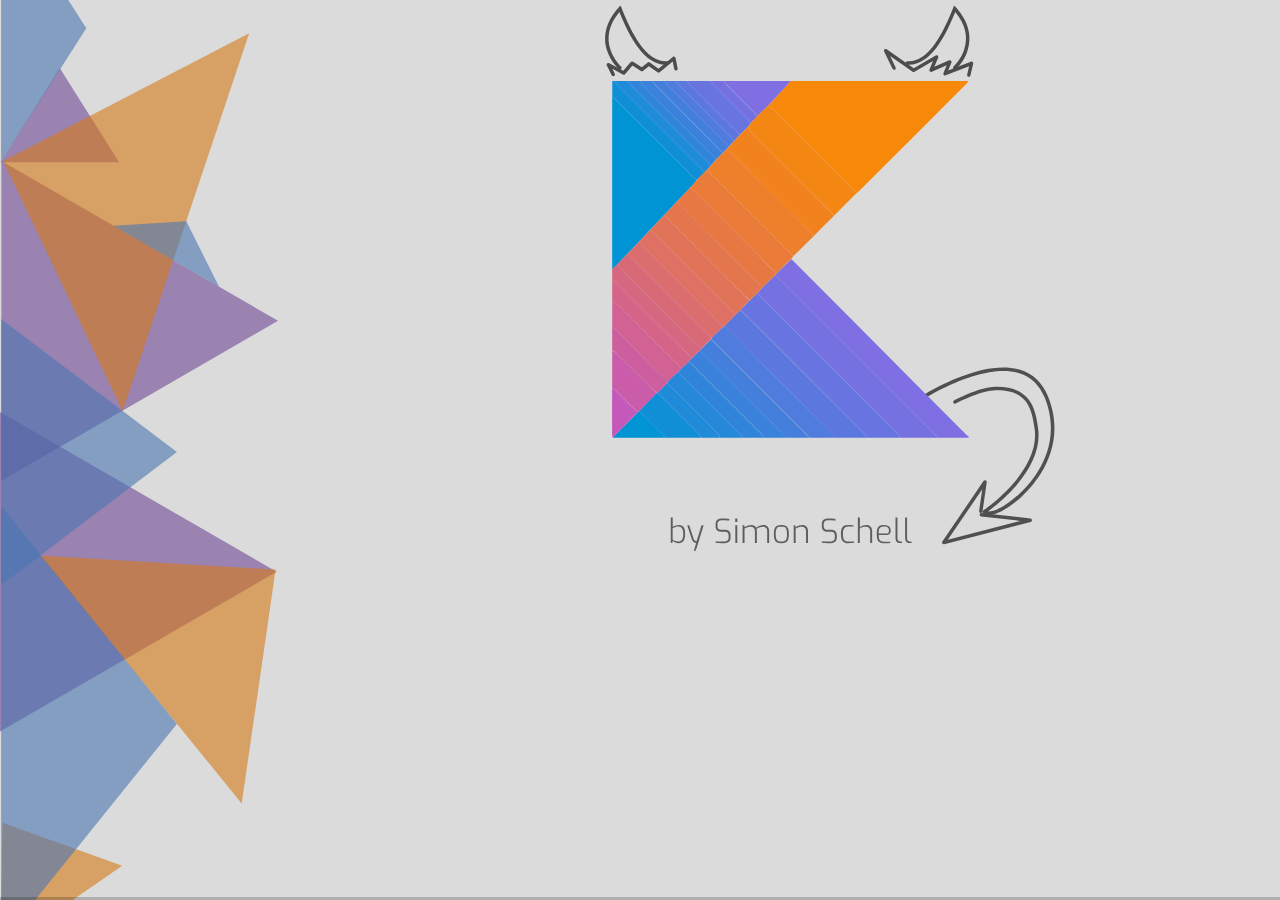
==== index.html @ 615c9347 "Splitting up Repositories" ====
<!doctype html>
<html>
	<head>
		<meta charset="utf-8">
		<meta name="viewport" content="width=device-width, initial-scale=1.0, maximum-scale=1.0, user-scalable=no">

		<title>reveal.js</title>

		<link rel="stylesheet" href="css/reveal.css">
		<link rel="stylesheet" href="css/theme/devoxx.css">

		<!-- Theme used for syntax highlighting of code -->
		<link rel="stylesheet" href="plugin/highlight/styles/agate.css">

		<!-- Printing and PDF exports -->
		<script>
			var link = document.createElement( 'link' );
			link.rel = 'stylesheet';
			link.type = 'text/css';
			link.href = window.location.search.match( /print-pdf/gi ) ? 'css/print/pdf.css' : 'css/print/paper.css';
			document.getElementsByTagName( 'head' )[0].appendChild( link );
		</script>
	</head>
	<body>
		<div class="reveal">
			<div class="slides center-slides">
				<section>
					<div class="polygons-left"><img data-src="images/polygons-left.svg"></div>
					<div class="signet-intro"><img data-src="images/signet-intro.svg"></div>
					<div class="fragment letmetellustory"><img data-src="images/letmetellustory.svg"></div>
					<div class="polygons-right"><img data-src="images/polygons-right.svg"></div>
					<aside class="notes">
						Hello everybody and welcome to this Quickie Session.
						As i'm not a native speaker, please forgive any mispronounciations.
						If you have any questions please wait till the end.
						And now that everybody including me is ready, let me tell you a story.
					</aside>
				</section>
				<section>
					<div class="signet-top"><img data-src="images/signet-top.svg"></div>
					<div class="polygons-bottom"><img data-src="images/polygons-bottom.svg"></div>
					<div class="content"><img data-src="images/everyth-awesome.svg"></div>
					<aside class="notes">
						A story about Kotlin. Because as everybody knows Kotlin is awesome.
						It's clean, it's concise and we love the compatability with Java.
						You know that already. After all every conference for the past two years had at least one or two sessions on the topic.
						But that's not all there is to it...
					</aside>
				</section>
				<section>
					<div class="signet-top"><img data-src="images/signet-top.svg"></div>
					<div class="polygons-bottom"><img data-src="images/polygons-bottom.svg"></div>
					<div class="content"><img data-src="images/broken-landsc.svg"></div>
					<aside class="notes">
						Sometimes even a language as beautiful as Kotlin can show it's dark sides.
						The people over at Jetbrains managed to build some extraordinary safeguards to protect us.
						But what if we don't want to be protected? What if we intentionally try to break things?
						This is what we will be doing today. But before we start....
					</aside>
				</section>
				<!--<section>
					<div class="signet-top"><img data-src="images/signet-top.svg"></div>
					<div class="polygons-bottom"><img data-src="images/polygons-bottom.svg"></div>
					<div class="content"><img data-src="images/irresponsible.svg"></div>
					<aside class="notes">
						Hello everybody
					</aside>
				</section>-->
				<section>
					<div class="signet-top"><img data-src="images/signet-top.svg"></div>
					<div class="polygons-bottom"><img data-src="images/polygons-bottom.svg"></div>
					<div class="me-and-myself">
						<div class="thats-me">
							<ul>
								<li>Simon Schell</li>
								<li>Java, Kotlin, Typescript</li>
								<li>Provinzial Rheinland</li>
						</div>
						<div class="my-picture"><img data-src="images/others/profilbild.jpg"></div>
					</div>
					<aside class="notes">
						this is me! I'm a simple guy who loves to code in Java, Kotlin or Typescript.
						I got some other languages under my belt too, but these are the recent ones.
						And i work for Provinzial Rheinland, a german insurance company. Which is why
						this entire talk doesn't contain even a single joke. 
						Anyway, part of my job is to make the life of every unfortunate soul that gets
						to maintain my code as miserable as possible. Henceforth i have developed the 
						following formula...
					</aside>
				</section>
				<section>
					<div class="signet-top"><img data-src="images/signet-top.svg"></div>
					<div class="polygons-bottom"><img data-src="images/polygons-bottom.svg"></div>
					<div class="content"><img data-src="images/formular-first.svg"></div>
					<aside class="notes">
						Damage is time multiplied with potential. Pretty simple, right? And this
						will keep following us through the rest of this session. As we got none
						to spare let's start talking about time. Time is simply measured by how
						long it takes for a fellow developer to understand our code. Or in other words obfuscation. And Kotlin
						helps us a lot with it's syntactic sugar. Because what do you get when
						you add far too much sugar to your diet?
					</aside>
				</section>
				<section>
					<div class="signet-top"><img data-src="images/signet-top.svg"></div>
					<div class="polygons-bottom"><img data-src="images/polygons-bottom.svg"></div>
					<div class="content"><img data-src="images/sugar-n-diabetes.svg"></div>
					<aside class="notes">
						Diabetes, you get diabetes. And just like that we will also turn Kotlins
						sugar into poison. By adding far too much to our codebase. For that we
						will use some typical language features you probably already know. First
						off, we have..
					</aside>
				</section>

				<section>
					<div class="signet-top"><img data-src="images/signet-top.svg"></div>
					<div class="polygons-bottom"><img data-src="images/polygons-bottom.svg"></div>
					<div class="content">
						<img class="small-img" data-src="images/infixing.svg">
						<span class="fragment">
							<pre class="highlight Kotlin"><code class="hljs">
  ourclass conclude 3

  infix fun conclude(other: Int): Int 
    {return value + other}
							</code></pre>
						</span>
					</div>
					<aside class="notes">
						Infixing. It's harmless, it's small and it's a cute alternative way
						to call your function. Just add the infix keyword to your function and
						you are done.
					</aside>
				</section>
				<!--<section>
					<div class="signet-top"><img data-src="images/signet-top.svg"></div>
					<div class="polygons-bottom"><img data-src="images/polygons-bottom.svg"></div>
					<div class="content">Infixing großes Codebeispiel</div>
				</section>-->
				<section>
					<div class="signet-top"><img data-src="images/signet-top.svg"></div>
					<div class="polygons-bottom"><img data-src="images/polygons-bottom.svg"></div>
					<div class="content">
						<img class="small-img" data-src="images/operator-overload.svg">
						<span class="fragment">
							<pre class="highlight Kotlin"><code class="hljs">
  ourclass + 2

  operator fun plus(other: Int): SpecialInt {
    return SpecialInt(innerValue + other)
  }
							</code></pre>
						</span>
					</div>
					<aside class="notes">
						Next is operator overloading. It's pretty similar, with the difference that
						you can only define a fixed set of functions for every related operator.
						Still, this is more than enough for us. Especially combined with the next feature
					</aside>
				</section>
				<!--<section>
					<div class="signet-top"><img data-src="images/signet-top.svg"></div>
					<div class="polygons-bottom"><img data-src="images/polygons-bottom.svg"></div>
					<div class="content">Operator Overload großes Codebeispiel</div>
				</section>-->
				<section>
					<div class="signet-top"><img data-src="images/signet-top.svg"></div>
					<div class="polygons-bottom"><img data-src="images/polygons-bottom.svg"></div>
					<div class="content">
						<img class="small-img" data-src="images/ext-function.svg">
						<span class="fragment">
							<pre class="highlight Kotlin"><code class="hljs">
  operator fun SpecialInt.plus(other: SpecialInt): SpecialInt {
    return SpecialInt(innerValue + other.innerValue)
  }
							</code></pre>
						</span>
					</div>
					<aside class="notes">
						Which are extension functions. Those allow us to add any functions we might
						have forgotten by using the dot notation on our classname. Of course
						there is a safeguard against overshadowing, so we can't redefine already
						used functions. I might add that this is unfortunate for the potential damage 
						you could inflict, but it allows us to do the following.
					</aside>
				</section>
				<!--<section>
					<div class="signet-top"><img data-src="images/signet-top.svg"></div>
					<div class="polygons-bottom"><img data-src="images/polygons-bottom.svg"></div>
					<div class="content">Extension Function großes Codebeispiel</div>
				</section>-->

				<section data-autoslide="1">
					<div class="signet-top"><img data-src="images/signet-top.svg"></div>
					<div class="polygons-bottom"><img data-src="images/polygons-bottom.svg"></div>
					<div class="content">
						<p class="fragment"></p>
						<span class="fragment step-fade-in-then-out" data-autoslide="0">
							<pre class="highlight Kotlin"><code class="hljs">
    fun calculate(): Int {
    	val s1 = SpecialInt(7)
		val s2 = SpecialInt(5)
    	return s1 - 4 + s1 + 4 + s2 - s2 + 0.2 conclude 6
    }
							</code></pre>
						</span>
						<!--<span class="fragment step-fade-in-then-out" data-autoslide="0">
							<pre class="highlight Kotlin"><code class="hljs">
    class SpecialInt(value: Int): Number() {
        val innerValue: Int = value

        operator fun minus(other: Int): SpecialInt {
            return SpecialInt(innerValue - other)
        }
        operator fun plus(other: Int): SpecialInt {
            return SpecialInt(innerValue - other)
        }

        override fun toInt(): Int { return innerValue }

        infix fun conclude(other: Int): Int {
			return (this + other).toInt()
		}
    }
							</code></pre>
						</span>
						<span class="fragment step-fade-in-then-out" data-autoslide="0">
							<pre class="highlight Kotlin"><code class="hljs">
    operator fun SpecialInt.plus(other: SpecialInt): SpecialInt {
        return SpecialInt(innerValue + other.innerValue)
    }

    operator fun SpecialInt.minus(other: Int): SpecialInt {
        return SpecialInt(innerValue + other)
    }
							</code></pre>
						</span>
						<span class="fragment step-fade-in-then-out" data-autoslide="0">
							<pre class="highlight Kotlin"><code class="hljs">
  operator fun SimpleCalculations.SpecialInt.minus(other: 
  	SimpleCalculations.SpecialInt): SimpleCalculations.SpecialInt {
   	return SimpleCalculations.SpecialInt(
  	  innerValue + other.innerValue)
  }

  operator fun SimpleCalculations.SpecialInt.plus(other: Number): 
	SimpleCalculations.SpecialInt {
   	return SimpleCalculations.SpecialInt(
      innerValue - other.toInt() + 2)
  }

  infix fun SimpleCalculations.SpecialInt.conclude(other: Unit): 
	Int {return 0}
							</code></pre>
						</span>
						<span class="fragment step-fade-in-then-out" data-autoslide="0">
							<pre class="highlight Kotlin"><code class="hljs">
    fun calculate(): Int {
    	val s1 = SpecialInt(7)
		val s2 = SpecialInt(5)
    	return s1 - 4 + s1 + 4 + s2 - s2 + 0.2 conclude 6
    }
							</code></pre>
						</span>-->
						<span class="fragment step-fade-in-then-out" data-autoslide="0">
							<pre class="highlight Kotlin"><code class="hljs">
    SimpleCalculationsKt.plus(
        SimpleCalculationsKt.minus(
            this.plus(
                this.plus(
                    s1.minus(4), s1
                ).plus(4), s2)
            , s2)
        , (Number)0.2D)
    .conclude(6);
							</code></pre>
						</span>
						<span class="fragment step-fade-in-then-out" data-autoslide="0">
							<pre class="highlight Kotlin"><code class="hljs">
    SimpleCalculationsKt.plus(
        SimpleCalculationsKt.minus(
            this.plus(
                this.plus(
                    s1.minus(4), s1
                ).plus(4), s2)
            , s2)
        , (Number)0.2D)
    .conclude(6);
							</code></pre>
							And the result is... 12!
						</span>
					</div>
					<aside class="notes">
						As you can see, somebody needed a class with it's own definition of arithmetic operations.
						Let's just pretend there was a good reason for this and not bother with the details. Instead
						let's focus on the last line. The first impression is, that we are seeing three function calls:
						plus, minus and the infix conclude. But a little bit of decompiling reveals that we have in fact
						seven different function calls in this single line. Two on file level, two on class level and the
						three aforementioned. And if i had time to show you the actual code, you could see that there are
						still three more functions which are simply not called in this example but would be reachable.
						So with that said, the actual result of this line is 12. Quite obvious, right? I think
						this is enough to showcase what i meant with time. Which means we can go back to our formula
					</aside>
				</section>
				<section>
					<div class="signet-top"><img data-src="images/signet-top.svg"></div>
					<div class="polygons-bottom"><img data-src="images/polygons-bottom.svg"></div>
					<div class="content"><img data-src="images/formular-second.svg"></div>
					<aside class="notes">
						And as you might remember we have only finished half of it. So it's now time to talk about
						potential. Because let's be honest. Obfuscation might be annoying, but it doesn't actually
						break things. And we need to break things or cause unexpected behaviour if we really want
						to inflict some damage. That's why we will take a look at the next set of language features
						starting with type aliases.
					</aside>
				</section>
				<!--<section>
					<div class="signet-top"><img data-src="images/signet-top.svg"></div>
					<div class="polygons-bottom"><img data-src="images/polygons-bottom.svg"></div>
					<div class="content"><img data-src="images/boom.svg"></div>
					<aside class="notes">
						Hello everybody
					</aside>
				</section>-->

				<section>
					<div class="signet-top"><img data-src="images/signet-top.svg"></div>
					<div class="polygons-bottom"><img data-src="images/polygons-bottom.svg"></div>
					<div class="content">
						<img class="small-img" data-src="images/type-alias.svg">
						<span class="fragment step-fade-in-then-out">
							<pre class="highlight Kotlin"><code class="hljs">
  typealias Array = EvilOutsider
							</code></pre>
						</span>
					</div>
					<aside class="notes">
						Those little helpers can simply reassign an additional declaration to existing classes.
						Which can be incredibly useful in several cases. But today we don't want to help, we
						want to break things. You might have already guessed where this is going, but typealiases
						also allow us to redefine existing classes. Normally this would cause a redefinition error.
						But this is not the case if we keep those definitions in seperate compilations. And to
						make this easier we will use package declarations.
					</aside>
				</section>
				<section>
					<div class="signet-top"><img data-src="images/signet-top.svg"></div>
					<div class="polygons-bottom"><img data-src="images/polygons-bottom.svg"></div>
					<div class="content">
						<img class="small-img" data-src="images/package-decl.svg">
						<span class="fragment step-fade-in-then-out">
							<pre class="highlight Kotlin"><code class="hljs">
  package ourcompany.ourapplication

  typealias OurClass = EvilOutsider
							</code></pre>
						</span>
					</div>
					<aside class="notes">
						Not only do they allow us to inject our typealiases into existing classes in our project without
						touching them. They also allow us to further hide our intentions in files completely seperated
						from the original source. Simple, but effective. So how would this look in action?
					</aside>
				</section>
				<section data-autoslide="1">
					<div class="signet-top"><img data-src="images/signet-top.svg"></div>
					<div class="polygons-bottom"><img data-src="images/polygons-bottom.svg"></div>
					<div class="content">
						<p class="fragment"></p>
						<span class="fragment step-fade-in-then-out" data-autoslide="0">
							<img class="small-img diagram" data-src="images/plantuml/Devoxx-EvilArray-Before.svg">
						</span>
						<span class="fragment step-fade-in-then-out" data-autoslide="0">
							<img class="small-img diagram" data-src="images/plantuml/Devoxx-EvilArray-Before.svg">
							<pre class="highlight Kotlin"><code class="hljs">
  package ourcompany.account.service

  typealias Array = EvilOutsider
--------------------------------------
  package ourcompany.account

  typealias Array = EvilOutsider
							</code></pre>
						</span>
						<span class="fragment step-fade-in-then-out" data-autoslide="0">
							<img class="diagram" data-src="images/plantuml/Devoxx-EvilArray-After.svg">
						</span>
					</div>
					<aside class="notes">
						Here we have a class diagram of a simple Account information service. As you can see we kept
						everything private in order to keep an outsider from accessing any of the personal information.
						Too bad, that we used Arrays both inside the Service and for the Account itself. Because this
						allows us to include these two type-aliases somewhere else. Due to the package declaration
						both the Service and the Account class will use our new EvilOutsider instead of Array. This
						class on the other hand is nothing more than a simple delegator for an inner Array with the
						simple addition of logging any interaction to a seperate EvilServer. If this is not enough for
						you i have yet another example.
					</aside>
				</section>
				<section data-autoslide="1">
					<div class="signet-top"><img data-src="images/signet-top.svg"></div>
					<div class="polygons-bottom"><img data-src="images/polygons-bottom.svg"></div>
					<div class="content">
						<p class="fragment"></p>
						<span class="fragment step-fade-in-then-out" data-autoslide="0">
							<pre class="highlight Kotlin"><code class="hljs">
class MyThread {
    fun initializeThreads(classLoader: ClassLoader) {
        thread(contextClassLoader = classLoader) {
            println("Thread started")
        }
        thread(contextClassLoader = classLoader) {
            println("Thread2 started")
        }
    }
}
							</code></pre>
						</span>
						<span class="fragment step-fade-in-then-out" data-autoslide="0">
							<pre class="highlight Kotlin"><code class="hljs">
class ThreadTest : StringSpec() {
    init {
        "Executing the Threads" {
            MyThread().initializeThreads(MyClassLoader())
        }
    }
}
							</code></pre>
						</span>
						<span class="fragment step-fade-in-then-out" data-autoslide="0">
							<pre class="highlight Kotlin"><code class="hljs">
class ThreadTest : StringSpec() {
    init {
        "Executing the Threads" {
            MyThread().initializeThreads(MyClassLoader())
        }
    }
}

typealias MyClassLoader = EvilClassLoader
							</code></pre>
						</span>
					</div>
					<aside class="notes">
						This one is actually my favorite. Kotlin offers an extension function for
						creating new threads simply called thread. This function accepts a classLoader
						which will consequently be used by the created thread. In this example we have
						a service for managing our threads with the function initializeThread. For our
						demonstration i created a little Test with a simple Classloader implementation.
						If we successfully add and hide this type-alias at any point in our application,
						we will now have complete control over the active classloader of the generated
						threads. Please remember that these examples are kept simple for the presentation.
						If you try to apply this in more complex applications there will be some safeguards
						that block some of the most evil intents.
					</aside>
				</section>
				<section>
					<div class="signet-top"><img data-src="images/signet-top.svg"></div>
					<div class="polygons-bottom"><img data-src="images/polygons-bottom.svg"></div>
					<div class="content">
						<p><img data-src="images/others/function-shadowing.png"></p>
						<p><img data-src="images/others/package directive.png"></p>
						<p><img data-src="images/others/redeclaration.png"></p>
					</div>
					<aside class="notes">
						Those three kept causing me most of my trouble for this presentation. Function
						shadowing keeps extension functions from overriding existing functions. The
						package directive warning makes it harder to hide our aliases. And the 
						redeclaration error creates the necessity to override types of other modules
						and ignore our own. But still...
					</aside>
				</section>

				<section>
					<div class="signet-top"><img data-src="images/signet-top.svg"></div>
					<div class="polygons-bottom"><img data-src="images/polygons-bottom.svg"></div>
					<div class="content"><img data-src="images/clone-army.svg"></div>
					<aside class="notes">
						We managed to find enough possibilities to create our own evil clone army of
						classes and inject them into our existing code. Don't get me wrong: i still
						think those features are part of what makes Kotlin awesome. But it's possible
						nonetheless.
					</aside>
				</section>
				<section>
					<div class="signet-top"><img data-src="images/signet-top.svg"></div>
					<div class="polygons-bottom"><img data-src="images/polygons-bottom.svg"></div>
					<div class="content"><img data-src="images/everyth-finished.svg"></div>
					<aside class="notes">
						So everything is ok, right? We have finished our job and came to the conclusion
						that those features are not evil on their own. In most cases you should therefore
						be safe from finding code like this. Well, not entirely...
					</aside>
				</section>
				<section>
					<div class="signet-top"><img data-src="images/signet-top.svg"></div>
					<div class="polygons-bottom"><img data-src="images/polygons-bottom.svg"></div>
					<div class="content"><img data-src="images/human-fall.svg"></div>
					<aside class="notes">
						because this is where human fallibility comes into play. All of those features are a
						perfectly normal part of the language. It shouldn't come as a surprise that people
						want to use them.
					</aside>
				</section>
				<section>
					<div class="signet-top"><img data-src="images/signet-top.svg"></div>
					<div class="polygons-bottom"><img data-src="images/polygons-bottom.svg"></div>
					<div class="content"><img data-src="images/maze.svg"></div>
					<aside class="notes">
						But as with most things, relying too much on them will backfire. Because in the end
						you can create a maze of an application, where anybody working on it afterwards will
						curse your name. It doesn't matter if you do it intentionally or not. Which reminds
						us of two simple rules, that we shouldn't forget even when using Kotlin.
					</aside>
				</section>
				<!--<section>
					<div class="signet-top"><img data-src="images/signet-top.svg"></div>
					<div class="polygons-bottom"><img data-src="images/polygons-bottom.svg"></div>
					<div class="content"><img data-src="images/unint-vs-evil.svg"></div>
					<aside class="notes">
						Hello everybody
					</aside>
				</section>-->
				<section>
					<div class="signet-top"><img data-src="images/signet-top.svg"></div>
					<div class="polygons-bottom"><img data-src="images/polygons-bottom.svg"></div>
					<div class="content"><img data-src="images/magic-n-tools.svg"></div>
					<aside class="notes">
						Don't do invisible magic and only use the tools and features necessary for your task.
						I don't care what methods we use to create transparency and to keep your stack slim.
						The important thing is that we still remember this responsibility as a developer, no
						matter how much relieve we gain from a language.
					</aside>
				</section>
				<section>
					<div class="signet-top"><img data-src="images/signet-top.svg"></div>
					<div class="polygons-bottom"><img data-src="images/polygons-bottom.svg"></div>
					<div class="content"><img data-src="images/unint-badguy.svg"></div>
					<aside class="notes">
						Else you might slip on your own code and be the unintentional bad guy who shattered
						your teams efforts. Those things happen, but we should still try to prevent them.
					</aside>
				</section>
				<section>
					<div class="signet-top"><img data-src="images/signet-top.svg"></div>
					<div class="polygons-bottom"><img data-src="images/polygons-bottom.svg"></div>
					<div class="content"><img data-src="images/bad-good-inspo.svg"></div>
					<aside class="notes">
						That being said, i hope this talk gave you some ideas for your own projects. Maybe
						evil ones, maybe good ones. Or at the very least i hope i was able to entertain you.
					</aside>
				</section>
				<section>
					<img data-src="images/PleaseRateMe.png">
					<aside class="notes">
						So if you enjoyed our time here, please give me a good rating, because i would love
						to come back here to Devoxx and talk about other topics as well.
					</aside>
				</section>
				<section>
					<div class="signet-top"><img data-src="images/signet-top.svg"></div>
					<div class="polygons-bottom"><img data-src="images/polygons-bottom.svg"></div>
					<div class="me-and-myself">
						<div class="thats-me">
							<ul>
								<li>Email: sisc.develop@gmail.com</li>
								<li>Twitter: @SoSayethSimon</li>
								<li>Github: @SoSayethSimon</li>
								<li>Repo: </li>
							</ul>
						</div>
						<div class="my-picture"><img data-src="images/others/profilbild.jpg"></div>
					</div>
					<aside class="notes">
						And if you want to follow my work outside of Devoxx here is the typical list of contact
						informations. You can also finde the Github-Repository for this talk following the link
						down below.
					</aside>
				</section>
				<section>
					<div class="signet-top"><img data-src="images/signet-top.svg"></div>
					<div class="polygons-bottom"><img data-src="images/polygons-bottom.svg"></div>
					<div class="content"><img data-src="images/thank-you.svg"></div>
					<aside class="notes">
						In the end a big thank you for listening and enjoy the rest of the conference.
					</aside>
				</section>
			</div>
		</div>

		<script src="lib/js/head.min.js"></script>
		<script src="js/reveal.js"></script>

		<script>
			// More info about config & dependencies:
			// - https://github.com/hakimel/reveal.js#configuration
			// - https://github.com/hakimel/reveal.js#dependencies
			Reveal.initialize({
				dependencies: [
					{ src: 'plugin/markdown/marked.js' },
					{ src: 'plugin/markdown/markdown.js' },
					{ src: 'plugin/notes/notes.js', async: true },
					{ src: 'plugin/highlight/highlight.js', async: true, callback: function() { hljs.initHighlightingOnLoad(); } }
				],
				transition: 'none'
			});
		</script>
	</body>
</html>
---- css/theme/devoxx.css ----
/**
 * White theme for reveal.js. This is the opposite of the 'black' theme.
 *
 * By Hakim El Hattab, http://hakim.se
 */
@import url(../../lib/font/source-sans-pro/source-sans-pro.css);
section.has-dark-background, section.has-dark-background h1, section.has-dark-background h2, section.has-dark-background h3, section.has-dark-background h4, section.has-dark-background h5, section.has-dark-background h6 {
  color: #dbdbdb; }

/*********************************************
 * GLOBAL STYLES
 *********************************************/
body {
  background: #dbdbdb;
  background-color: #dbdbdb; }

.reveal {
  font-family: "Source Sans Pro", Helvetica, sans-serif;
  font-size: 42px;
  font-weight: normal;
  color: #222; }

::selection {
  color: #dbdbdb;
  background: #98bdef;
  text-shadow: none; }

::-moz-selection {
  color: #dbdbdb;
  background: #98bdef;
  text-shadow: none; }

.reveal .slides section,
.reveal .slides section > section {
  line-height: 1.3;
  font-weight: inherit; }

/*********************************************
 * HEADERS
 *********************************************/
.reveal h1,
.reveal h2,
.reveal h3,
.reveal h4,
.reveal h5,
.reveal h6 {
  margin: 0 0 20px 0;
  color: #222;
  font-family: "Source Sans Pro", Helvetica, sans-serif;
  font-weight: 600;
  line-height: 1.2;
  letter-spacing: normal;
  text-transform: uppercase;
  text-shadow: none;
  word-wrap: break-word; }

.reveal h1 {
  font-size: 2.5em; }

.reveal h2 {
  font-size: 1.6em; }

.reveal h3 {
  font-size: 1.3em; }

.reveal h4 {
  font-size: 1em; }

.reveal h1 {
  text-shadow: none; }

/*********************************************
 * OTHER
 *********************************************/
.reveal p {
  margin: 20px 0;
  line-height: 1.3; }

/* Ensure certain elements are never larger than the slide itself */
.reveal img,
.reveal video,
.reveal iframe {
  max-width: 95%;
  max-height: 95%; }

.reveal strong,
.reveal b {
  font-weight: bold; }

.reveal em {
  font-style: italic; }

.reveal ol,
.reveal dl,
.reveal ul {
  display: inline-block;
  text-align: left;
  margin: 0 0 0 1em; }

.reveal ol {
  list-style-type: decimal; }

.reveal ul {
  list-style-type: disc; }

.reveal ul ul {
  list-style-type: square; }

.reveal ul ul ul {
  list-style-type: circle; }

.reveal ul ul,
.reveal ul ol,
.reveal ol ol,
.reveal ol ul {
  display: block;
  margin-left: 40px; }

.reveal dt {
  font-weight: bold; }

.reveal dd {
  margin-left: 40px; }

.reveal blockquote {
  display: block;
  position: relative;
  width: 70%;
  margin: 20px auto;
  padding: 5px;
  font-style: italic;
  background: rgba(255, 255, 255, 0.05);
  box-shadow: 0px 0px 2px rgba(0, 0, 0, 0.2); }

.reveal blockquote p:first-child,
.reveal blockquote p:last-child {
  display: inline-block; }

.reveal q {
  font-style: italic; }

.reveal pre {
  display: block;
  position: relative;
  width: 90%;
  margin: 20px auto;
  text-align: left;
  font-size: 0.55em;
  font-family: monospace;
  line-height: 1.2em;
  word-wrap: break-word;
  box-shadow: 0px 0px 6px rgba(0, 0, 0, 0.3); }

.reveal code {
  font-family: monospace;
  text-transform: none; }

.reveal pre code {
  display: block;
  padding: 5px;
  overflow: auto;
  max-height: 400px;
  word-wrap: normal; }

.reveal table {
  margin: auto;
  border-collapse: collapse;
  border-spacing: 0; }

.reveal table th {
  font-weight: bold; }

.reveal table th,
.reveal table td {
  text-align: left;
  padding: 0.2em 0.5em 0.2em 0.5em;
  border-bottom: 1px solid; }

.reveal table th[align="center"],
.reveal table td[align="center"] {
  text-align: center; }

.reveal table th[align="right"],
.reveal table td[align="right"] {
  text-align: right; }

.reveal table tbody tr:last-child th,
.reveal table tbody tr:last-child td {
  border-bottom: none; }

.reveal sup {
  vertical-align: super;
  font-size: smaller; }

.reveal sub {
  vertical-align: sub;
  font-size: smaller; }

.reveal small {
  display: inline-block;
  font-size: 0.6em;
  line-height: 1.2em;
  vertical-align: top; }

.reveal small * {
  vertical-align: top; }

/*********************************************
 * LINKS
 *********************************************/
.reveal a {
  color: #2a76dd;
  text-decoration: none;
  -webkit-transition: color .15s ease;
  -moz-transition: color .15s ease;
  transition: color .15s ease; }

.reveal a:hover {
  color: #6ca0e8;
  text-shadow: none;
  border: none; }

.reveal .roll span:after {
  color: #dbdbdb;
  background: #1a53a1; }

/*********************************************
 * IMAGES
 *********************************************/
.reveal section img {
  margin: 15px 0px;
  background: rgba(255, 255, 255, 0.12);
  border: 4px solid #222;
  box-shadow: 0 0 10px rgba(0, 0, 0, 0.15); }

.reveal section img.plain {
  border: 0;
  box-shadow: none; }

.reveal a img {
  -webkit-transition: all .15s linear;
  -moz-transition: all .15s linear;
  transition: all .15s linear; }

.reveal a:hover img {
  background: rgba(255, 255, 255, 0.2);
  border-color: #2a76dd;
  box-shadow: 0 0 20px rgba(0, 0, 0, 0.55); }

/*********************************************
 * NAVIGATION CONTROLS
 *********************************************/
.reveal .controls {
  color: #2a76dd; }

/*********************************************
 * PROGRESS BAR
 *********************************************/
.reveal .progress {
  background: rgba(0, 0, 0, 0.2);
  color: #2a76dd; }

.reveal .progress span {
  -webkit-transition: width 800ms cubic-bezier(0.26, 0.86, 0.44, 0.985);
  -moz-transition: width 800ms cubic-bezier(0.26, 0.86, 0.44, 0.985);
  transition: width 800ms cubic-bezier(0.26, 0.86, 0.44, 0.985); }

/*********************************************
 * PRINT BACKGROUND
 *********************************************/
@media print {
  .backgrounds {
    background-color: #dbdbdb; } }

.reveal .controls {
  display: none !important;
}

.center-slides {
  width: 100vw !important;
  height: 100vh !important;
  left: 0 !important;
  top: 0 !important;
  bottom: 0 !important;
  right: 0 !important;
  transform: none !important;
}

.center-slides section {
  height: 95.6vh !important;
}

.reveal section img {
  margin: auto;
  background: #dbdbdb;
  border: none;
  box-shadow: none;
}

.signet-intro {
  width: 60vw;
  height: 60vh;
  margin: auto !important;
}

.polygons-left {
  width: 20vw;
  height: 100vh;
  position: fixed;
  left: 0; 
  top: 0;
}

.polygons-left img {
  position: absolute;
  left: 0; 
}

.polygons-right {
  width: 20vw;
  height: 100vh;
  position: fixed;
  right: 0;
  top: 0;
}

.polygons-right img {
  position: absolute;
  right: 0;
}

.polygons-bottom {
  width: 45vw;
  height: 35vh;
  position: fixed;
  bottom: 0;
  right: 0;
  background: transparent !important;
  z-index: 10;
}

.polygons-bottom img {
  position: absolute;
  right: 0;
  bottom: 0;
  background: transparent !important;
}

.letmetellustory{
  width: 30vw;
  height: 10vh;
  position: fixed;
  margin: auto !important;
  bottom: 5vh;
  left: 35vw;
}

.signet-top {
  width: 28vw;
  position: fixed;
  top: 1vw;
  left: 1vw;
}

.signet-thank-you {
  width: 56vw;
  position: fixed;
  top: 10vh;
  left: 22vw;
  background-image: url(../../images/signet-thank-you.svg);
  background-repeat: no-repeat;
}

.image-centered {
  width: 50vw;
  margin: auto 25vw;
}

.seeyousoon {
  text-align: center;
  width: 56vw;
  position: fixed;
  bottom: 15vh;
  left: 22vw;
  background-image: url(../../images/signet-top.svg);
  background-repeat: no-repeat;
}

.content {
  width: 80vw;
  height: 70vh;
  margin-top: 15vh !important;
  margin-left: 10vw !important;
}

.content img {
  width: 100vw;
  height: 100vh;
}

.content p img {
  height: auto;
}

.content .small-img {
  width: 70%;
  max-height: 70%;
}

.content .small-img.diagram {
  max-height: 60%;
  object-fit: contain;
}

.content .diagram {
  object-fit: contain;
}

.reveal .slides .content code {
  max-height: 65vh;
}

.me-and-myself {
  width: 80vw;
  height: 45vh;
  justify-content: space-between;
  align-items: flex-end;
  margin-top: 25vh !important;
  margin-left: 10vw !important;
  display: flex;
}

.thats-me {
  width: 56vw;
  height: auto;
}

.my-picture {
  width: 20vw;
  height: 45vh;
}

.reveal .slides section .fragment.step-fade-in-then-out {
	opacity: 0;
	display: none; }

.reveal .slides section .fragment.step-fade-in-then-out.current-fragment {
	opacity: 1;
	display: inline; }
---- plugin/highlight/styles/agate.css ----
/*!
 * Agate by Taufik Nurrohman <https://github.com/tovic>
 * ----------------------------------------------------
 *
 * #ade5fc
 * #a2fca2
 * #c6b4f0
 * #d36363
 * #fcc28c
 * #fc9b9b
 * #ffa
 * #fff
 * #333
 * #62c8f3
 * #888
 *
 */

.hljs {
  display: block;
  overflow-x: auto;
  padding: 0.5em;
  background: #333;
  color: white;
}

.hljs-name,
.hljs-strong {
  font-weight: bold;
}

.hljs-code,
.hljs-emphasis {
  font-style: italic;
}

.hljs-tag {
  color: #62c8f3;
}

.hljs-variable,
.hljs-template-variable,
.hljs-selector-id,
.hljs-selector-class {
  color: #ade5fc;
}

.hljs-string,
.hljs-bullet {
  color: #a2fca2;
}

.hljs-type,
.hljs-title,
.hljs-section,
.hljs-attribute,
.hljs-quote,
.hljs-built_in,
.hljs-builtin-name {
  color: #ffa;
}

.hljs-number,
.hljs-symbol,
.hljs-bullet {
  color: #d36363;
}

.hljs-keyword,
.hljs-selector-tag,
.hljs-literal {
  color: #fcc28c;
}

.hljs-comment,
.hljs-deletion,
.hljs-code {
  color: #888;
}

.hljs-regexp,
.hljs-link {
  color: #c6b4f0;
}

.hljs-meta {
  color: #fc9b9b;
}

.hljs-deletion {
  background-color: #fc9b9b;
  color: #333;
}

.hljs-addition {
  background-color: #a2fca2;
  color: #333;
}

.hljs a {
  color: inherit;
}

.hljs a:focus,
.hljs a:hover {
  color: inherit;
  text-decoration: underline;
}
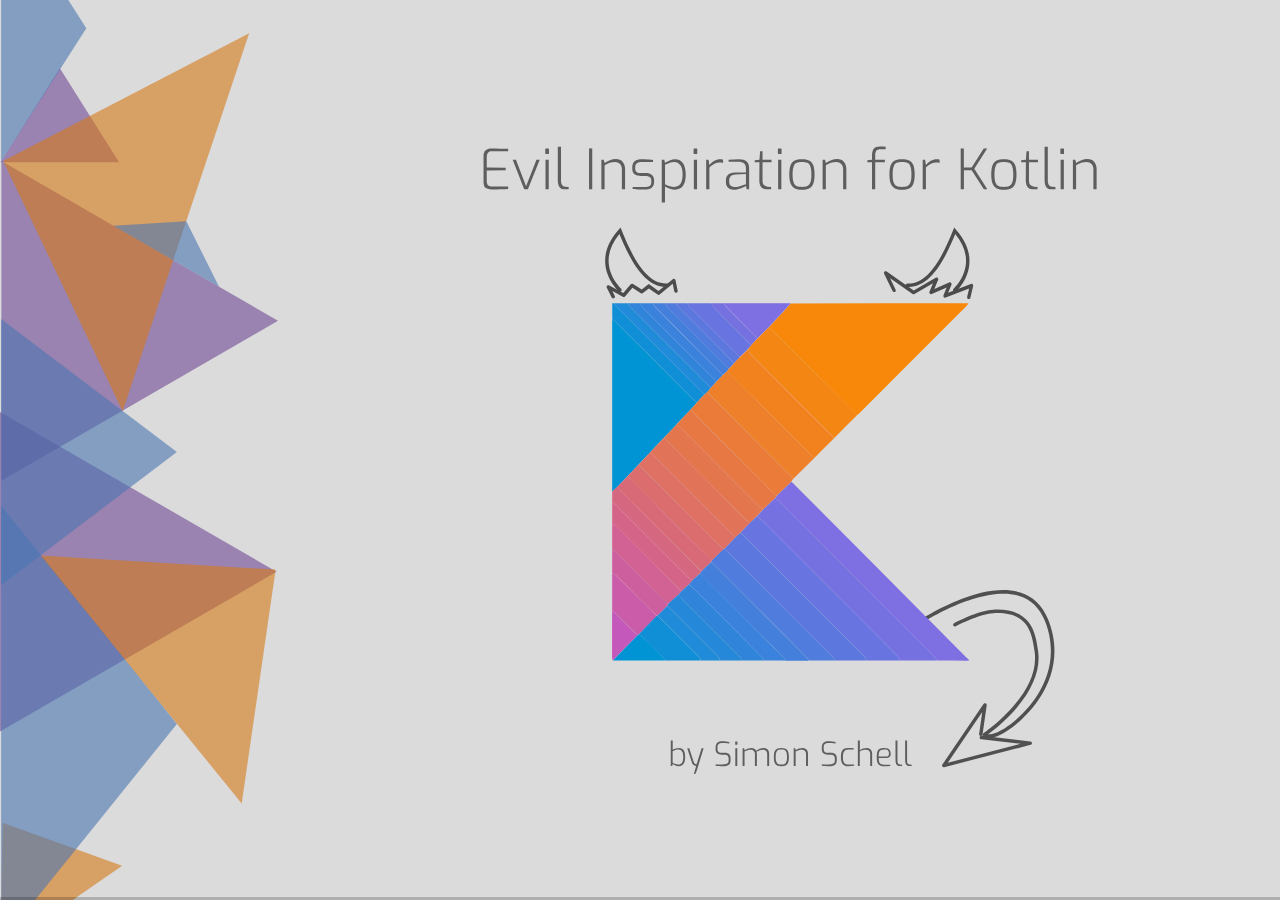
==== commit 0b5ff6b4: "Another update" ====
--- a/index.html
+++ b/index.html
@@ -27,7 +27,7 @@
 				<section>
 					<div class="polygons-left"><img data-src="images/polygons-left.svg"></div>
 					<div class="signet-intro"><img data-src="images/signet-intro.svg"></div>
-					<div class="fragment letmetellustory"><img data-src="images/letmetellustory.svg"></div>
+					<!--<div class="fragment letmetellustory"><img data-src="images/letmetellustory.svg"></div>-->
 					<div class="polygons-right"><img data-src="images/polygons-right.svg"></div>
 					<aside class="notes">
 						Hello everybody and welcome to this Quickie Session.
@@ -73,6 +73,7 @@
 						<div class="thats-me">
 							<ul>
 								<li>Simon Schell</li>
+								<li>Level 24</li>
 								<li>Java, Kotlin, Typescript</li>
 								<li>Provinzial Rheinland</li>
 						</div>
@@ -81,10 +82,10 @@
 					<aside class="notes">
 						this is me! I'm a simple guy who loves to code in Java, Kotlin or Typescript.
 						I got some other languages under my belt too, but these are the recent ones.
-						And i work for Provinzial Rheinland, a german insurance company. Which is why
-						this entire talk doesn't contain even a single joke. 
+						And i work for Provinzial Rheinland. As you may have guessed, this sounds very
+						german, so don't expect too much humor from me.
 						Anyway, part of my job is to make the life of every unfortunate soul that gets
-						to maintain my code as miserable as possible. Henceforth i have developed the 
+						to maintain my code as miserable as possible. Therefore i have developed the 
 						following formula...
 					</aside>
 				</section>
@@ -93,8 +94,8 @@
 					<div class="polygons-bottom"><img data-src="images/polygons-bottom.svg"></div>
 					<div class="content"><img data-src="images/formular-first.svg"></div>
 					<aside class="notes">
-						Damage is time multiplied with potential. Pretty simple, right? And this
-						will keep following us through the rest of this session. As we got none
+						Damage is time multiplied by potential. Pretty simple, right? And this
+						will be valid through the rest of this session. As we got none
 						to spare let's start talking about time. Time is simply measured by how
 						long it takes for a fellow developer to understand our code. Or in other words obfuscation. And Kotlin
 						helps us a lot with it's syntactic sugar. Because what do you get when
@@ -276,7 +277,7 @@
     .conclude(6);
 							</code></pre>
 						</span>
-						<span class="fragment step-fade-in-then-out" data-autoslide="0">
+						<!--<span class="fragment step-fade-in-then-out" data-autoslide="0">
 							<pre class="highlight Kotlin"><code class="hljs">
     SimpleCalculationsKt.plus(
         SimpleCalculationsKt.minus(
@@ -289,7 +290,7 @@
     .conclude(6);
 							</code></pre>
 							And the result is... 12!
-						</span>
+						</span>-->
 					</div>
 					<aside class="notes">
 						As you can see, somebody needed a class with it's own definition of arithmetic operations.
@@ -300,7 +301,7 @@
 						three aforementioned. And if i had time to show you the actual code, you could see that there are
 						still three more functions which are simply not called in this example but would be reachable.
 						So with that said, the actual result of this line is 12. Quite obvious, right? I think
-						this is enough to showcase what i meant with time. Which means we can go back to our formula
+						this is enough to showcase what i meant with time. Which leads us back to our formula.
 					</aside>
 				</section>
 				<section>
@@ -308,11 +309,10 @@
 					<div class="polygons-bottom"><img data-src="images/polygons-bottom.svg"></div>
 					<div class="content"><img data-src="images/formular-second.svg"></div>
 					<aside class="notes">
-						And as you might remember we have only finished half of it. So it's now time to talk about
-						potential. Because let's be honest. Obfuscation might be annoying, but it doesn't actually
-						break things. And we need to break things or cause unexpected behaviour if we really want
-						to inflict some damage. That's why we will take a look at the next set of language features
-						starting with type aliases.
+						And as you might remember we have only evaluated half of it. So it's now time to talk about
+						potential. Being honest, Obfuscation might be annoying, but it doesn't actually
+						break things. And non-explosive substances are pretty useless if we aim to blow things up. 
+						That's why we will take a look at the next set of language features	starting with type aliases.
 					</aside>
 				</section>
 				<!--<section>
@@ -337,9 +337,8 @@
 					</div>
 					<aside class="notes">
 						Those little helpers can simply reassign an additional declaration to existing classes.
-						Which can be incredibly useful in several cases. But today we don't want to help, we
-						want to break things. You might have already guessed where this is going, but typealiases
-						also allow us to redefine existing classes. Normally this would cause a redefinition error.
+						Which can be incredibly useful in several cases. You might have already guessed where this is going, but typealiases
+						also allow us to redefine existing classes. Usually this would cause a redefinition error.
 						But this is not the case if we keep those definitions in seperate compilations. And to
 						make this easier we will use package declarations.
 					</aside>
@@ -376,11 +375,11 @@
 							<pre class="highlight Kotlin"><code class="hljs">
   package ourcompany.account.service
 
-  typealias Array = EvilOutsider
+  typealias Array = EvilArray
 --------------------------------------
   package ourcompany.account
 
-  typealias Array = EvilOutsider
+  typealias Array = EvilArray
 							</code></pre>
 						</span>
 						<span class="fragment step-fade-in-then-out" data-autoslide="0">
@@ -395,7 +394,7 @@
 						both the Service and the Account class will use our new EvilOutsider instead of Array. This
 						class on the other hand is nothing more than a simple delegator for an inner Array with the
 						simple addition of logging any interaction to a seperate EvilServer. If this is not enough for
-						you i have yet another example.
+						you i have another example.
 					</aside>
 				</section>
 				<section data-autoslide="1">
@@ -408,10 +407,10 @@
 class MyThread {
     fun initializeThreads(classLoader: ClassLoader) {
         thread(contextClassLoader = classLoader) {
-            println("Thread started")
+            println("Left side thread started")
         }
         thread(contextClassLoader = classLoader) {
-            println("Thread2 started")
+            println("Right side thread started")
         }
     }
 }
@@ -422,7 +421,7 @@
 class ThreadTest : StringSpec() {
     init {
         "Executing the Threads" {
-            MyThread().initializeThreads(MyClassLoader())
+            MyThread().initializeThreads(URLClassLoader(urls))
         }
     }
 }
@@ -433,12 +432,12 @@
 class ThreadTest : StringSpec() {
     init {
         "Executing the Threads" {
-            MyThread().initializeThreads(MyClassLoader())
+            MyThread().initializeThreads(URLClassLoader(urls))
         }
     }
 }
 
-typealias MyClassLoader = EvilClassLoader
+typealias URLClassLoader = EvilClassLoader
 							</code></pre>
 						</span>
 					</div>
@@ -450,12 +449,12 @@
 						demonstration i created a little Test with a simple Classloader implementation.
 						If we successfully add and hide this type-alias at any point in our application,
 						we will now have complete control over the active classloader of the generated
-						threads. Please remember that these examples are kept simple for the presentation.
+						threads. Keep in mind that these examples are kept simple for the presentation.
 						If you try to apply this in more complex applications there will be some safeguards
-						that block some of the most evil intents.
-					</aside>
-				</section>
-				<section>
+						that block some of the most malicious intents.
+					</aside>
+				</section>
+				<!--<section>
 					<div class="signet-top"><img data-src="images/signet-top.svg"></div>
 					<div class="polygons-bottom"><img data-src="images/polygons-bottom.svg"></div>
 					<div class="content">
@@ -478,11 +477,11 @@
 					<div class="content"><img data-src="images/clone-army.svg"></div>
 					<aside class="notes">
 						We managed to find enough possibilities to create our own evil clone army of
-						classes and inject them into our existing code. Don't get me wrong: i still
+						classes and inject them into our existing code. Don't get me wrong here: i still
 						think those features are part of what makes Kotlin awesome. But it's possible
 						nonetheless.
 					</aside>
-				</section>
+				</section>-->
 				<section>
 					<div class="signet-top"><img data-src="images/signet-top.svg"></div>
 					<div class="polygons-bottom"><img data-src="images/polygons-bottom.svg"></div>
@@ -499,11 +498,11 @@
 					<div class="content"><img data-src="images/human-fall.svg"></div>
 					<aside class="notes">
 						because this is where human fallibility comes into play. All of those features are a
-						perfectly normal part of the language. It shouldn't come as a surprise that people
+						native part of the language. It shouldn't come as a surprise that people
 						want to use them.
 					</aside>
 				</section>
-				<section>
+				<!--<section>
 					<div class="signet-top"><img data-src="images/signet-top.svg"></div>
 					<div class="polygons-bottom"><img data-src="images/polygons-bottom.svg"></div>
 					<div class="content"><img data-src="images/maze.svg"></div>
@@ -513,7 +512,7 @@
 						curse your name. It doesn't matter if you do it intentionally or not. Which reminds
 						us of two simple rules, that we shouldn't forget even when using Kotlin.
 					</aside>
-				</section>
+				</section>-->
 				<!--<section>
 					<div class="signet-top"><img data-src="images/signet-top.svg"></div>
 					<div class="polygons-bottom"><img data-src="images/polygons-bottom.svg"></div>
@@ -529,11 +528,12 @@
 					<aside class="notes">
 						Don't do invisible magic and only use the tools and features necessary for your task.
 						I don't care what methods we use to create transparency and to keep your stack slim.
+						But we are muggles, magic is none of our business.
 						The important thing is that we still remember this responsibility as a developer, no
 						matter how much relieve we gain from a language.
 					</aside>
 				</section>
-				<section>
+				<!--<section>
 					<div class="signet-top"><img data-src="images/signet-top.svg"></div>
 					<div class="polygons-bottom"><img data-src="images/polygons-bottom.svg"></div>
 					<div class="content"><img data-src="images/unint-badguy.svg"></div>
@@ -541,7 +541,7 @@
 						Else you might slip on your own code and be the unintentional bad guy who shattered
 						your teams efforts. Those things happen, but we should still try to prevent them.
 					</aside>
-				</section>
+				</section>-->
 				<section>
 					<div class="signet-top"><img data-src="images/signet-top.svg"></div>
 					<div class="polygons-bottom"><img data-src="images/polygons-bottom.svg"></div>
@@ -566,8 +566,8 @@
 							<ul>
 								<li>Email: sisc.develop@gmail.com</li>
 								<li>Twitter: @SoSayethSimon</li>
-								<li>Github: @SoSayethSimon</li>
-								<li>Repo: </li>
+								<li>Github: SoSayethSimon</li>
+								<li>Repo: https://github.com/SoSayethSimon/Evil-Kotlin-Quicksession</li>
 							</ul>
 						</div>
 						<div class="my-picture"><img data-src="images/others/profilbild.jpg"></div>
@@ -583,7 +583,7 @@
 					<div class="polygons-bottom"><img data-src="images/polygons-bottom.svg"></div>
 					<div class="content"><img data-src="images/thank-you.svg"></div>
 					<aside class="notes">
-						In the end a big thank you for listening and enjoy the rest of the conference.
+						In the end a big thanks for being here and enjoy the rest of the conference.
 					</aside>
 				</section>
 			</div>
--- a/css/theme/devoxx.css
+++ b/css/theme/devoxx.css
@@ -298,6 +298,8 @@
 }
 
 .signet-intro {
+  position: relative;
+  top: 20vh;
   width: 60vw;
   height: 60vh;
   margin: auto !important;
